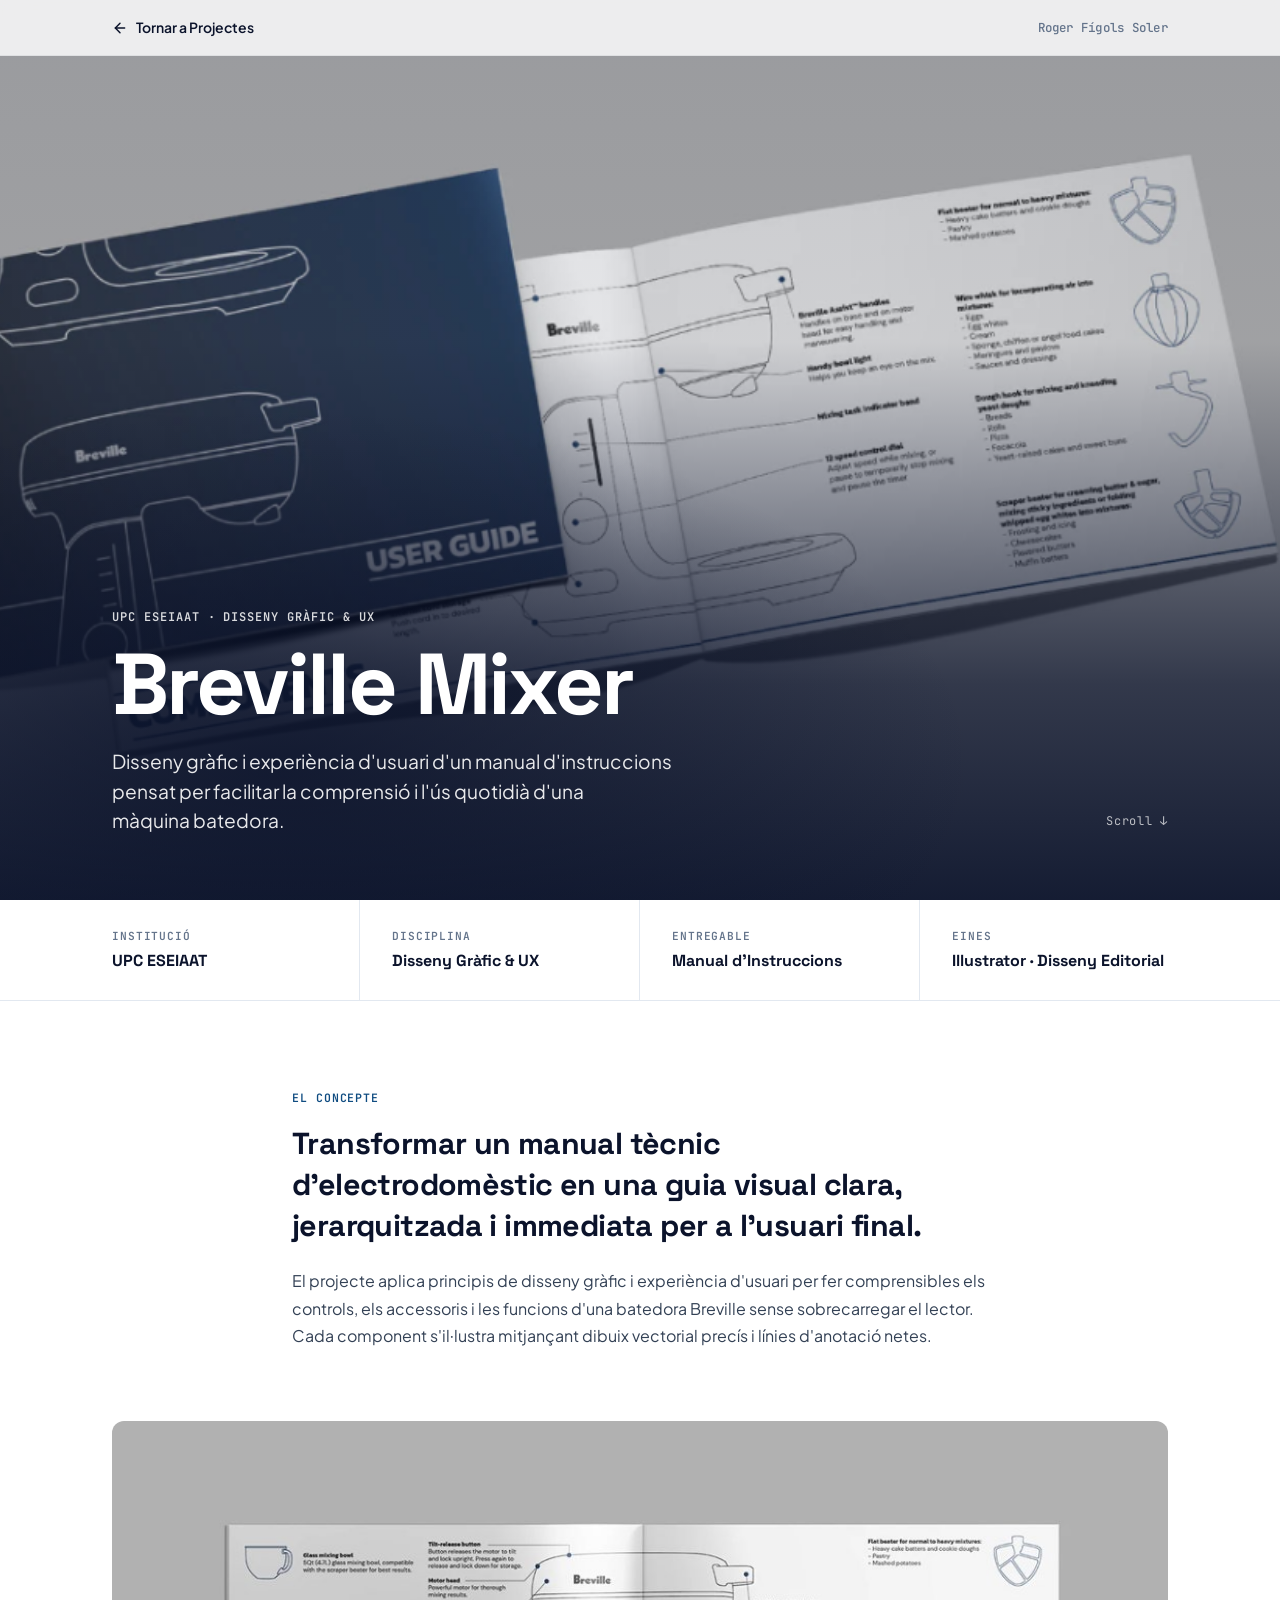
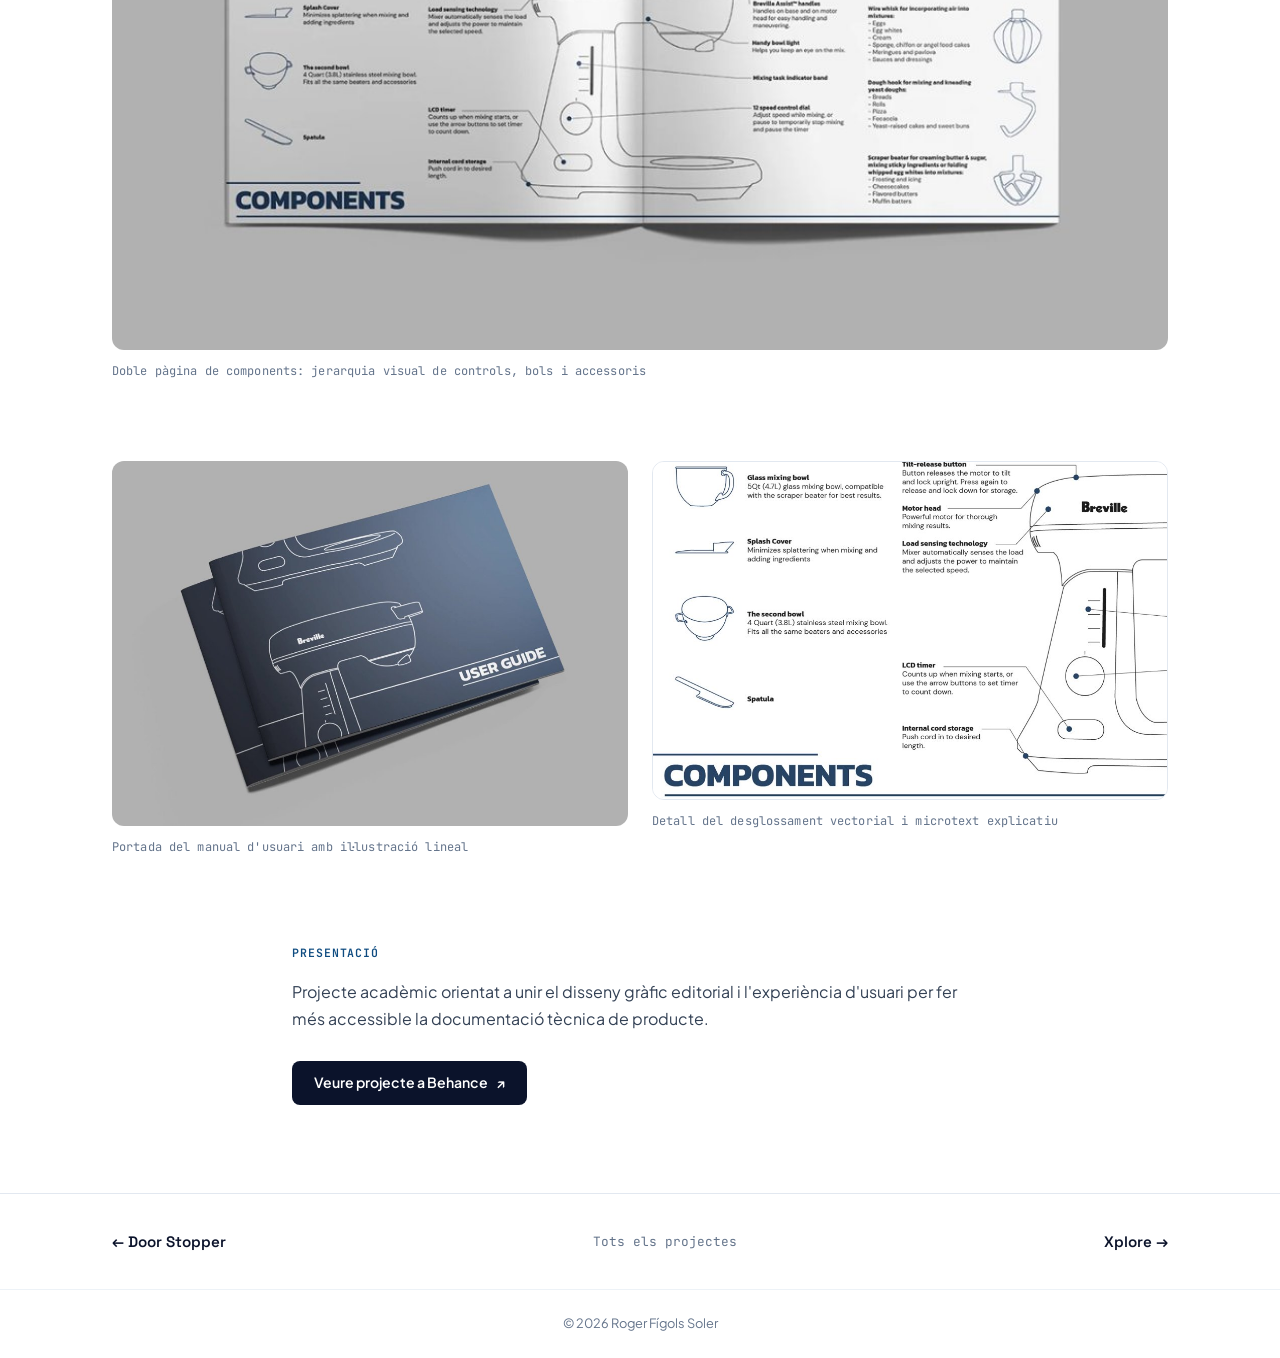
==== breville-mixer.html @ 1d7bd502 "Afegir pagines de projectes minimalistes (QuickLap + 7 projectes), videos, imatges reals i enllacos " ====
<!DOCTYPE html>
<html lang="ca">
<head>
  <meta charset="UTF-8">
  <meta name="viewport" content="width=device-width, initial-scale=1.0">
  <title>Breville Mixer – Roger Fígols Soler</title>
  <link rel="preconnect" href="https://fonts.googleapis.com">
  <link rel="preconnect" href="https://fonts.gstatic.com" crossorigin>
  <link href="https://fonts.googleapis.com/css2?family=JetBrains+Mono:wght@400;500;600;700&family=Plus+Jakarta+Sans:wght@400;500;600;700;800&family=Space+Grotesk:wght@500;600;700;800&display=swap" rel="stylesheet">
  <link rel="stylesheet" href="styles.css">
  <link rel="stylesheet" href="project.css">
</head>
<body class="p-project-page">

  <!-- 1. COMPACT FIXED TOP NAV -->
  <header class="p-top-bar">
    <div class="p-top-bar-inner">
      <a href="index.html#projectes" class="p-nav-back">
        <svg viewBox="0 0 24 24" fill="none" stroke="currentColor" stroke-width="2.2" stroke-linecap="round" stroke-linejoin="round" aria-hidden="true">
          <line x1="19" y1="12" x2="5" y2="12"></line>
          <polyline points="12 19 5 12 12 5"></polyline>
        </svg>
        <span>Tornar a Projectes</span>
      </a>
      <span class="p-nav-author">Roger Fígols Soler</span>
    </div>
  </header>

  <main>
    <!-- 2. FULL-VIEWPORT HERO -->
    <section class="p-hero">
      <img
        src="assets/project_breville.png"
        alt="Breville Mixer — Redisseny formal i manual tècnic d'usuari"
        width="1024"
        height="578"
        fetchpriority="high"
        class="p-hero-bg-img"
        style="object-position: center center;"
      >
      <div class="p-hero-scrim" aria-hidden="true"></div>

      <div class="p-hero-content-wrap">
        <div class="p-hero-text">
          <div class="p-hero-eyebrow">UPC ESEIAAT · DISSENY GRÀFIC &amp; UX</div>
          <h1 class="p-hero-title">Breville Mixer</h1>
          <p class="p-hero-summary">
            Disseny gràfic i experiència d'usuari d'un manual d'instruccions pensat per facilitar la comprensió i l'ús quotidià d'una màquina batedora.
          </p>
        </div>
        <span class="p-scroll-hint" aria-hidden="true">Scroll ↓</span>
      </div>
    </section>

    <!-- 3. MINIMALIST HORIZONTAL SPEC STRIP -->
    <section class="p-spec-strip" aria-label="Especificacions del projecte">
      <div class="p-spec-strip-inner">
        <div class="p-spec-cell">
          <span class="p-spec-label">Institució</span>
          <span class="p-spec-value">UPC ESEIAAT</span>
        </div>
        <div class="p-spec-cell">
          <span class="p-spec-label">Disciplina</span>
          <span class="p-spec-value">Disseny Gràfic &amp; UX</span>
        </div>
        <div class="p-spec-cell">
          <span class="p-spec-label">Entregable</span>
          <span class="p-spec-value">Manual d'Instruccions</span>
        </div>
        <div class="p-spec-cell">
          <span class="p-spec-label">Eines</span>
          <span class="p-spec-value">Illustrator · Disseny Editorial</span>
        </div>
      </div>
    </section>

    <!-- 4a. SHORT EDITORIAL STATEMENT (EL CONCEPTE) -->
    <section class="p-editorial-statement">
      <span class="p-section-eyebrow">El Concepte</span>
      <p class="p-editorial-lead">
        Transformar un manual tècnic d'electrodomèstic en una guia visual clara, jerarquitzada i immediata per a l'usuari final.
      </p>
      <p class="p-editorial-copy">
        El projecte aplica principis de disseny gràfic i experiència d'usuari per fer comprensibles els controls, els accessoris i les funcions d'una batedora Breville sense sobrecarregar el lector. Cada component s'il·lustra mitjançant dibuix vectorial precís i línies d'anotació netes.
      </p>
    </section>

    <!-- 4b. WIDE SPREAD SHOWCASE -->
    <section class="p-gallery-wide" aria-label="Doble pàgina de components">
      <div class="p-photo-frame" style="aspect-ratio: 1024 / 513;">
        <img
          src="assets/breville_spread.jpg"
          alt="Doble pàgina de components del manual d'instruccions Breville"
          width="1024"
          height="513"
          loading="lazy"
        >
      </div>
      <span class="p-gallery-caption">Doble pàgina de components: jerarquia visual de controls, bols i accessoris</span>
    </section>

    <!-- 4c. CLEAN 2-PHOTO GALLERY ROW -->
    <section class="p-gallery-pair" aria-label="Galeria del manual tècnic">
      <figure class="p-gallery-item">
        <div class="p-photo-frame" style="aspect-ratio: 1024 / 725;">
          <img
            src="assets/breville_cover.jpg"
            alt="Portada del manual d'usuari Breville"
            width="1024"
            height="725"
            loading="lazy"
          >
        </div>
        <figcaption class="p-gallery-caption">Portada del manual d'usuari amb il·lustració lineal</figcaption>
      </figure>

      <figure class="p-gallery-item">
        <div class="p-photo-frame" style="aspect-ratio: 1024 / 673; border: 1px solid var(--border-color); background: #FFFFFF;">
          <img
            src="assets/breville_detail.jpg"
            alt="Detall del desglossament vectorial i anotacions d'ús"
            width="1024"
            height="673"
            loading="lazy"
          >
        </div>
        <figcaption class="p-gallery-caption">Detall del desglossament vectorial i microtext explicatiu</figcaption>
      </figure>
    </section>

    <!-- 4d. COMPACT CLOSING & BEHANCE LINK -->
    <section class="p-editorial-closing">
      <span class="p-section-eyebrow">Presentació</span>
      <p class="p-editorial-copy">
        Projecte acadèmic orientat a unir el disseny gràfic editorial i l'experiència d'usuari per fer més accessible la documentació tècnica de producte.
      </p>
      <a href="https://www.behance.net/gallery/157330047/BREVILLE-REDESIGN" target="_blank" rel="noreferrer" class="p-btn-external">
        <span>Veure projecte a Behance</span>
        <span aria-hidden="true">↗</span>
      </a>
    </section>
  </main>

  <!-- 5. MINIMALIST PROJECT FOOTER NAVIGATION -->
  <footer class="p-footer-nav">
    <nav class="p-footer-nav-inner" aria-label="Navegació entre projectes">
      <a href="door-stopper.html" class="p-footer-nav-link">← Door Stopper</a>
      <a href="index.html#projectes" class="p-footer-nav-center">Tots els projectes</a>
      <a href="xplore.html" class="p-footer-nav-link">Xplore →</a>
    </nav>
    <div class="p-minimal-copyright">
      © 2026 Roger Fígols Soler
    </div>
  </footer>

</body>
</html>
---- styles.css ----
/* ==========================================================================
   ROGER FÍGOLS SOLER — PORTFOLIO & CV INTERACTIU
   Design Style: Swiss Industrial / Minimal Technical (Direction 1)
   Symmetrical Center-Spine Timeline, Vertically Centered Borderless Logos,
   Compact Card Height, Integrated Dates, Horizontal Stretched Text
   ========================================================================== */

:root {
  --primary: #0B132B;
  --primary-light: #1C2541;
  --accent: #0F4C81;
  --accent-light: #EBF4FA;
  --accent-hover: #0A365C;
  --bg-page: #F8FAFC;
  --bg-card: #FFFFFF;
  --border-color: #E2E8F0;
  --border-hairline: #EDF2F7;
  --text-main: #0F172A;
  --text-muted: #334155;
  --text-light: #64748B;
  --font-display: 'Space Grotesk', -apple-system, BlinkMacSystemFont, 'Segoe UI', Roboto, sans-serif;
  --font-sans: 'Plus Jakarta Sans', -apple-system, BlinkMacSystemFont, 'Segoe UI', Roboto, sans-serif;
  --font-mono: 'JetBrains Mono', monospace;
}

/* 1. RESET & BASE */
*, *::before, *::after {
  margin: 0;
  padding: 0;
  box-sizing: border-box;
}

html {
  scroll-behavior: smooth;
  -webkit-text-size-adjust: 100%;
}

body {
  font-family: var(--font-sans);
  background-color: var(--bg-page);
  color: var(--text-main);
  line-height: 1.55;
  overflow-x: hidden;
  -webkit-font-smoothing: antialiased;
  -moz-osx-font-smoothing: grayscale;
}

svg {
  display: inline-block;
  vertical-align: middle;
  flex-shrink: 0;
}

/* Animations */
@keyframes pulseBlue {
  0% { transform: scale(0.95); box-shadow: 0 0 0 0 rgba(37, 99, 235, 0.7); }
  70% { transform: scale(1); box-shadow: 0 0 0 6px rgba(37, 99, 235, 0); }
  100% { transform: scale(0.95); box-shadow: 0 0 0 0 rgba(37, 99, 235, 0); }
}

@keyframes modalFadeIn {
  from { opacity: 0; transform: scale(0.97) translateY(8px); }
  to { opacity: 1; transform: scale(1) translateY(0); }
}

/* Language Switcher */
.lang-switch {
  display: inline-flex;
  align-items: center;
  gap: 3px;
  font-family: var(--font-mono);
  font-size: 0.65rem;
  letter-spacing: 0.04em;
  padding: 3px 8px;
  background: rgba(255, 255, 255, 0.9);
  backdrop-filter: blur(6px);
  -webkit-backdrop-filter: blur(6px);
  border: 1px solid var(--border-color);
  border-radius: 14px;
  box-shadow: 0 1px 3px rgba(11, 19, 43, 0.02);
  flex-shrink: 0;
}

.lang-btn {
  background: transparent;
  border: none;
  font-family: inherit;
  font-size: 0.65rem;
  font-weight: 600;
  color: var(--text-light);
  cursor: pointer;
  padding: 1px 3px;
  transition: all 0.15s ease;
  line-height: 1;
}

.lang-btn:hover {
  color: var(--primary);
}

.lang-btn.active {
  color: var(--accent);
  font-weight: 800;
}

.lang-sep {
  color: #CBD5E1;
  font-size: 0.65rem;
  user-select: none;
}

/* 2. HERO SECTION (PHOTO LEFT, BIO RIGHT) */
.hero-section {
  background: radial-gradient(circle at 15% 20%, #EBF4FA 0%, #F8FAFC 60%);
  border-bottom: 1px solid var(--border-color);
  padding: 3rem 0 4rem;
}

.hero-inner {
  max-width: 1140px;
  margin: 0 auto;
  padding: 0 1.5rem;
}

.hero-grid {
  display: grid;
  grid-template-columns: 290px 1fr;
  gap: 3.5rem;
  align-items: center;
}

/* Photo Wrap */
.hero-portrait-col {
  display: flex;
  justify-content: flex-start;
  align-items: center;
}

.portrait-wrap {
  width: 100%;
  max-width: 290px;
  border-radius: 16px;
  overflow: hidden;
  border: 1px solid var(--border-color);
  box-shadow: 0 14px 34px rgba(11, 19, 43, 0.09);
  transition: transform 0.25s ease;
}

.portrait-wrap:hover {
  transform: translateY(-3px);
}

.portrait-img {
  width: 100%;
  height: 330px;
  object-fit: cover;
  object-position: center 10%;
  display: block;
}

/* Content */
.hero-content {
  display: flex;
  flex-direction: column;
}

/* Header Row: Name on Left, Language Switcher on Right */
.hero-header-row {
  display: flex;
  align-items: baseline;
  justify-content: space-between;
  gap: 1.25rem;
  margin-bottom: 0.75rem;
}

.hero-name {
  font-family: var(--font-display);
  font-size: clamp(2.4rem, 4.5vw, 3.4rem);
  font-weight: 800;
  color: var(--primary);
  letter-spacing: -0.04em;
  line-height: 1.08;
  margin-bottom: 0;
}

/* Stacked Titles: Both start with 'Enginyer' from left */
.hero-titles {
  display: flex;
  flex-direction: column;
  align-items: flex-start;
  gap: 0.35rem;
  margin-bottom: 1.5rem;
}

.hero-title-line {
  font-family: var(--font-sans);
  font-size: clamp(1.05rem, 2.1vw, 1.22rem);
  font-weight: 700;
  color: var(--accent);
  letter-spacing: -0.015em;
  line-height: 1.28;
  text-align: left;
}

.hero-summary {
  background: #FFFFFF;
  border: 1px solid var(--border-color);
  border-radius: 12px;
  padding: 1.3rem 1.45rem;
  font-size: 0.92rem;
  color: var(--text-muted);
  line-height: 1.65;
  box-shadow: 0 2px 12px rgba(11, 19, 43, 0.02);
  margin-bottom: 1.75rem;
}

.hero-summary strong {
  color: var(--primary);
  font-weight: 700;
}

.hero-actions {
  display: flex;
  align-items: center;
  justify-content: flex-end;
  flex-wrap: wrap;
  gap: 0.85rem;
}

.hero-actions-social,
.hero-actions-main {
  display: flex;
  align-items: center;
  gap: 0.85rem;
}

/* Primary Button */
.btn-primary {
  display: inline-flex;
  align-items: center;
  gap: 8px;
  background: var(--accent);
  color: #FFFFFF !important;
  font-family: var(--font-sans);
  font-weight: 600;
  font-size: 0.86rem;
  padding: 10px 20px;
  border-radius: 8px;
  text-decoration: none;
  border: none;
  box-shadow: 0 3px 10px rgba(15, 76, 129, 0.2);
  cursor: pointer;
  transition: all 0.18s ease;
}

.btn-primary svg {
  width: 15px;
  height: 15px;
}

.btn-primary:hover {
  background: var(--accent-hover);
  transform: translateY(-1px);
  box-shadow: 0 5px 14px rgba(15, 76, 129, 0.26);
}

/* Secondary Button */
.btn-secondary {
  display: inline-flex;
  align-items: center;
  gap: 8px;
  background: #FFFFFF;
  color: var(--text-main);
  font-family: var(--font-sans);
  font-weight: 600;
  font-size: 0.86rem;
  padding: 10px 18px;
  border-radius: 8px;
  border: 1px solid var(--border-color);
  cursor: pointer;
  text-decoration: none;
  transition: all 0.18s ease;
}

.btn-secondary svg {
  width: 15px;
  height: 15px;
  color: var(--accent);
}

.btn-secondary:hover {
  border-color: var(--accent);
  color: var(--accent);
  background: var(--accent-light);
  transform: translateY(-1px);
}

/* Social Icon Buttons */
.btn-social-icon {
  width: 40px;
  height: 40px;
  display: inline-flex;
  align-items: center;
  justify-content: center;
  background: #FFFFFF;
  border: 1px solid var(--border-color);
  border-radius: 8px;
  color: var(--text-muted);
  text-decoration: none;
  transition: all 0.18s ease;
}

.btn-social-icon svg {
  width: 16px !important;
  height: 16px !important;
}

.btn-social-icon:hover {
  border-color: var(--accent);
  color: var(--accent);
  background: var(--accent-light);
  transform: translateY(-1px);
}

/* 3. SECTION GENERIC STYLES */
.section-block {
  padding: 4.5rem 0;
}

.bg-white {
  background: #FFFFFF;
}

.bg-slate-50 {
  background: #F8FAFC;
}

.section-inner {
  max-width: 1040px;
  margin: 0 auto;
  padding: 0 1.5rem;
}

.max-w-wide {
  max-width: 1140px;
}

.max-w-timeline {
  max-width: 1140px;
}

.section-header-row {
  display: flex;
  justify-content: space-between;
  align-items: center;
  flex-wrap: wrap;
  gap: 1rem;
  margin-bottom: 2.5rem;
  padding-bottom: 0.75rem;
  border-bottom: 1px solid var(--border-hairline);
}

.section-header-block {
  margin-bottom: 2rem;
  padding-bottom: 0.75rem;
  border-bottom: 1px solid var(--border-hairline);
}

.section-heading {
  font-family: var(--font-display);
  font-size: clamp(1.4rem, 2.8vw, 1.85rem);
  font-weight: 800;
  color: var(--primary);
  letter-spacing: -0.03em;
  line-height: 1.2;
}

/* Filter Group */
.filter-group {
  display: inline-flex;
  padding: 3px;
  background: #F1F5F9;
  border-radius: 8px;
  border: 1px solid var(--border-color);
}

.filter-btn {
  border: none;
  background: transparent;
  padding: 6px 14px;
  border-radius: 6px;
  font-family: var(--font-sans);
  font-size: 0.8rem;
  font-weight: 600;
  color: var(--text-light);
  cursor: pointer;
  transition: all 0.15s ease;
}

.filter-btn.active {
  background: #FFFFFF;
  color: var(--primary);
  box-shadow: 0 1px 4px rgba(0, 0, 0, 0.06);
}

#trajectoria.section-block {
  padding-top: 0;
}

/* 4. TIMELINE COMPONENT (CENTER-SPINE SYMMETRICAL & COMPACT) */
.timeline-center-wrapper {
  position: relative;
  width: 100%;
  margin-top: 0;
  padding: 3rem 0 2rem;
}

/* Central spine - extends to touch top separator border */
.timeline-center-spine {
  position: absolute;
  left: 50%;
  top: 0;
  bottom: 20px;
  width: 2px;
  background: #CBD5E1;
  transform: translateX(-50%);
  z-index: 1;
}

.timeline-item {
  position: relative;
  width: 50%;
  margin-bottom: 1.5rem;
  transition: opacity 0.25s ease;
}

.timeline-item.hidden-item {
  display: none !important;
}

/* Left Item */
.timeline-item.item-left {
  left: 0;
  padding-right: 36px;
}

/* Right Item */
.timeline-item.item-right {
  left: 50%;
  padding-left: 36px;
}

/* Precision Dots on Central Spine - 100% Uniform Minimal Technical */
.timeline-dot {
  position: absolute;
  top: 3.5px;
  width: 9px;
  height: 9px;
  border-radius: 50%;
  background: #FFFFFF;
  border: 2px solid #94A3B8;
  z-index: 4;
  transition: all 0.2s ease;
}

.timeline-item.item-left .timeline-dot {
  right: -5px;
}

.timeline-item.item-right .timeline-dot {
  left: -5px;
}

.timeline-item:hover .timeline-dot,
.timeline-item:has(.active-card) .timeline-dot {
  background: var(--accent);
  border-color: var(--accent);
  box-shadow: 0 0 0 4px rgba(15, 76, 129, 0.16);
  transform: scale(1.25);
}

/* Date Display Above Card - Aligned with Card, Line bridges gap to spine */
.timeline-date-above {
  font-family: var(--font-mono);
  font-size: 0.73rem;
  font-weight: 700;
  color: var(--accent);
  letter-spacing: 0.03em;
  margin-bottom: 6px;
  height: 16px;
  line-height: 16px;
}

.timeline-item.item-left .timeline-date-above {
  position: relative;
  text-align: right;
  padding-right: 0;
}

.timeline-item.item-left .timeline-date-above::after {
  content: '';
  position: absolute;
  right: -36px;
  top: 8px;
  transform: translateY(-50%);
  width: 31px;
  height: 1.5px;
  background: #CBD5E1;
  transition: background 0.2s ease;
}

.timeline-item.item-right .timeline-date-above {
  position: relative;
  text-align: left;
  padding-left: 0;
}

.timeline-item.item-right .timeline-date-above::before {
  content: '';
  position: absolute;
  left: -36px;
  top: 8px;
  transform: translateY(-50%);
  width: 31px;
  height: 1.5px;
  background: #CBD5E1;
  transition: background 0.2s ease;
}

.timeline-item:hover .timeline-date-above::after,
.timeline-item:hover .timeline-date-above::before,
.timeline-item:has(.active-card) .timeline-date-above::after,
.timeline-item:has(.active-card) .timeline-date-above::before {
  background: var(--accent);
}

/* Timeline Card: Sleek, compact height when closed */
.timeline-card {
  background: #FFFFFF;
  border: 1px solid var(--border-color);
  border-radius: 12px;
  padding: 0.75rem 1.1rem;
  cursor: pointer;
  transition: all 0.18s ease;
  box-shadow: 0 1px 4px rgba(11, 19, 43, 0.02);
}

.timeline-card:hover {
  border-color: var(--accent);
  transform: translateY(-2px);
  box-shadow: 0 6px 18px rgba(15, 76, 129, 0.07);
}

.timeline-card.active-card {
  border-color: var(--accent);
  box-shadow: 0 6px 20px rgba(15, 76, 129, 0.09);
}

/* Logo: Borderless, cleanly integrated, vertically centered */
.card-logo-wrap {
  width: 34px;
  height: 34px;
  display: flex;
  align-items: center;
  justify-content: center;
  flex-shrink: 0;
  background: transparent;
  border: none;
  box-shadow: none;
  padding: 0;
}

.card-logo-img {
  width: 100%;
  height: 100%;
  object-fit: contain;
  display: block;
  border-radius: 4px;
}

/* Caret: SVG Chevron */
.timeline-caret {
  width: 13px;
  height: 13px;
  color: #94A3B8;
  transition: transform 0.25s ease, color 0.2s ease;
  flex-shrink: 0;
}

.timeline-card:hover .timeline-caret {
  color: var(--accent);
}

.active-card .timeline-caret {
  transform: rotate(180deg);
  color: var(--accent);
}

/* Left Card Header Layout: [Caret] [Text right-aligned] [Logo near spine] */
.card-header-left {
  display: flex;
  align-items: center;
  justify-content: space-between;
  gap: 0.85rem;
  width: 100%;
}

.card-header-left .timeline-caret {
  order: 0;
}

.card-header-left .timeline-header-text {
  flex: 1;
  text-align: right;
  min-width: 0;
  order: 1;
}

.card-header-left .card-logo-wrap {
  order: 2;
}

/* Right Card Header Layout: [Logo near spine] [Text left-aligned] [Caret] */
.card-header-right {
  display: flex;
  align-items: center;
  justify-content: space-between;
  gap: 0.85rem;
  width: 100%;
}

.card-header-right .card-logo-wrap {
  order: 0;
}

.card-header-right .timeline-header-text {
  flex: 1;
  text-align: left;
  min-width: 0;
  order: 1;
}

.card-header-right .timeline-caret {
  order: 2;
}

/* Role Title */
.timeline-role {
  font-family: var(--font-display);
  font-size: 0.93rem;
  font-weight: 700;
  color: var(--primary);
  letter-spacing: -0.015em;
  line-height: 1.32;
  margin: 0;
}

.text-accent {
  color: var(--accent);
}

.timeline-place {
  display: flex;
  align-items: center;
  flex-wrap: wrap;
  row-gap: 2px;
  column-gap: 5px;
  font-size: 0.78rem;
  color: var(--text-light);
  font-weight: 500;
  line-height: 1.35;
  margin-top: 2px;
}

.card-header-left .timeline-place {
  justify-content: flex-end;
}

.card-header-right .timeline-place {
  justify-content: flex-start;
}

.timeline-place .entity-name {
  color: var(--accent);
  font-weight: 700;
}

.timeline-place .sub-sep {
  color: #CBD5E1;
  font-size: 0.75rem;
  user-select: none;
}

.timeline-place .sub-desc {
  color: var(--text-light);
}

/* Accordion Drawer */
.timeline-drawer {
  max-height: 0;
  overflow: hidden;
  opacity: 0;
  transition: max-height 0.3s ease, opacity 0.25s ease, margin-top 0.2s ease;
}

.active-card .timeline-drawer {
  max-height: 600px;
  opacity: 1;
  margin-top: 0.85rem;
  padding-top: 0.85rem;
  border-top: 1px solid var(--border-hairline);
}

.detail-list {
  list-style: none;
  padding: 0;
  margin: 0;
  display: flex;
  flex-direction: column;
  gap: 0.6rem;
  text-align: left !important;
}

.detail-list li {
  position: relative;
  padding-left: 1.2rem;
  font-size: 0.86rem;
  color: var(--text-muted);
  line-height: 1.58;
}

.detail-list li::before {
  content: '—';
  position: absolute;
  left: 0;
  color: var(--accent);
  font-weight: 700;
}

.detail-list li strong {
  color: var(--primary);
}

.drawer-paragraph {
  font-size: 0.86rem;
  color: var(--text-muted);
  line-height: 1.58;
  text-align: left !important;
}

.timeline-actions {
  margin-top: 0.85rem;
  text-align: left !important;
}

.link-btn-text {
  display: inline-flex;
  align-items: center;
  font-size: 0.82rem;
  font-weight: 700;
  color: var(--accent);
  text-decoration: none;
  border-bottom: 1.5px solid transparent;
  transition: all 0.15s;
}

.link-btn-text:hover {
  border-bottom-color: var(--accent);
  color: var(--accent-hover);
}

/* 5. COMPETÈNCIES / SKILLS SECTION (OPTION 3: DUAL PANEL MATRIX) */
.skills-dual-grid {
  display: grid;
  grid-template-columns: 1fr 1fr;
  gap: 1.5rem;
  margin-bottom: 1.25rem;
}

.skills-panel {
  background: #FFFFFF;
  border: 1px solid var(--border-color);
  border-radius: 14px;
  padding: 1.5rem 1.65rem;
  transition: all 0.2s ease;
  box-shadow: 0 2px 8px rgba(11, 19, 43, 0.02);
  display: flex;
  flex-direction: column;
}

.skills-panel:hover {
  border-color: var(--accent);
  box-shadow: 0 8px 24px rgba(15, 76, 129, 0.06);
}

.skills-panel-header {
  display: flex;
  align-items: flex-start;
  gap: 12px;
  padding-bottom: 1rem;
  border-bottom: 1.5px solid var(--border-color);
  margin-bottom: 1.15rem;
}

.skills-panel-icon {
  width: 38px;
  height: 38px;
  border-radius: 8px;
  background: var(--accent-light);
  color: var(--accent);
  display: flex;
  align-items: center;
  justify-content: center;
  flex-shrink: 0;
}

.skills-panel-icon svg {
  width: 20px;
  height: 20px;
}

.skills-panel-title {
  font-family: var(--font-display);
  font-size: 1.08rem;
  font-weight: 800;
  color: var(--primary);
  letter-spacing: -0.015em;
  line-height: 1.25;
}

.skills-panel-sub {
  font-size: 0.76rem;
  color: var(--text-light);
  margin-top: 3px;
  line-height: 1.4;
}

.skills-spec-rows {
  display: flex;
  flex-direction: column;
  gap: 1.15rem;
  flex: 1;
}

.skills-spec-row {
  display: flex;
  flex-direction: column;
  gap: 0.35rem;
}

.spec-label {
  font-family: var(--font-mono);
  font-size: 0.70rem;
  font-weight: 700;
  text-transform: uppercase;
  letter-spacing: 0.055em;
  color: var(--accent);
  display: flex;
  align-items: center;
  gap: 6px;
}

.spec-label::before {
  content: '';
  width: 4px;
  height: 4px;
  border-radius: 50%;
  background: var(--accent);
}

.spec-list {
  display: flex;
  flex-wrap: wrap;
  align-items: center;
  gap: 4px 8px;
  line-height: 1.5;
}

.spec-item {
  font-size: 0.86rem;
  font-weight: 500;
  color: #334155;
  letter-spacing: -0.01em;
  transition: color 0.15s ease;
}

.spec-item:hover {
  color: var(--accent);
}

.spec-sep {
  color: #CBD5E1;
  font-weight: 700;
  font-size: 0.82rem;
  user-select: none;
  display: inline-block;
}

.skills-spec-split {
  display: grid;
  grid-template-columns: 1fr 1fr;
  gap: 1.25rem;
}

/* Bottom Languages & Certifications Bar */
.skills-lang-bar {
  background: #F8FAFC;
  border: 1px solid var(--border-color);
  border-radius: 12px;
  padding: 0.9rem 1.4rem;
  display: flex;
  align-items: center;
  justify-content: space-between;
  flex-wrap: wrap;
  gap: 0.85rem;
}

.lang-bar-title {
  font-family: var(--font-mono);
  font-size: 0.73rem;
  font-weight: 700;
  text-transform: uppercase;
  letter-spacing: 0.06em;
  color: var(--primary);
  display: flex;
  align-items: center;
  gap: 8px;
}

.lang-bar-title::before {
  content: '';
  width: 6px;
  height: 6px;
  border-radius: 50%;
  background: var(--accent);
}

.lang-bar-items {
  display: flex;
  align-items: center;
  flex-wrap: wrap;
  gap: 0.85rem;
}

.lang-bar-item {
  display: inline-flex;
  align-items: baseline;
  gap: 5px;
  font-size: 0.82rem;
}

.lang-bar-item .lang-name {
  font-weight: 700;
  color: var(--primary);
}

.lang-bar-item .lang-level {
  color: var(--text-light);
  font-size: 0.76rem;
}

.lang-bar-sep {
  color: #CBD5E1;
  font-size: 0.8rem;
}

/* 6. PROJECTS SECTION (MINIMALIST WITH REAL HIGH-RES ASSETS) */
.projects-grid {
  display: grid;
  grid-template-columns: repeat(auto-fill, minmax(320px, 1fr));
  gap: 1.5rem;
}

.project-card {
  background: #FFFFFF;
  border: 1px solid var(--border-color);
  border-radius: 14px;
  overflow: hidden;
  display: flex;
  flex-direction: column;
  text-decoration: none;
  color: inherit;
  cursor: pointer;
  transition: all 0.22s ease;
  box-shadow: 0 2px 10px rgba(11, 19, 43, 0.02);
}

.project-card:hover {
  transform: translateY(-3px);
  border-color: var(--accent);
  box-shadow: 0 12px 28px rgba(15, 76, 129, 0.09);
}

.project-thumb-wrap {
  width: 100%;
  height: 200px;
  background: #0F172A;
  position: relative;
  overflow: hidden;
}

.project-thumb-img {
  width: 100%;
  height: 100%;
  object-fit: cover;
  object-position: center;
  display: block;
  transition: transform 0.35s ease;
}

.project-thumb-overlay {
  position: absolute;
  inset: 0;
  background: rgba(11, 19, 43, 0.60);
  transition: background 0.28s ease;
  pointer-events: none;
  z-index: 2;
}

.project-card:hover .project-thumb-overlay {
  background: rgba(11, 19, 43, 0.06);
}

.project-card:hover .project-thumb-img {
  transform: scale(1.03);
}

.project-card-static {
  cursor: default !important;
}

.project-card-static:hover {
  transform: none !important;
  border-color: var(--border-color) !important;
  box-shadow: 0 2px 10px rgba(11, 19, 43, 0.02) !important;
}

.project-card-static:hover .project-title {
  color: var(--primary) !important;
}

.project-card-static:hover .project-thumb-img {
  transform: none !important;
}

.project-card-static:hover .project-thumb-overlay {
  background: rgba(11, 19, 43, 0.60) !important;
}

.project-body {
  padding: 1.15rem 1.25rem 1.25rem;
  display: flex;
  flex-direction: column;
  flex: 1;
}

.project-header-meta {
  display: flex;
  justify-content: space-between;
  align-items: baseline;
  gap: 8px;
  margin-bottom: 0.35rem;
}

.project-category {
  font-family: var(--font-mono);
  font-size: 0.68rem;
  font-weight: 700;
  color: var(--accent);
  letter-spacing: 0.05em;
  text-transform: uppercase;
  display: inline-block;
}

.project-origin {
  font-family: var(--font-mono);
  font-size: 0.62rem;
  font-weight: 600;
  color: #94A3B8;
  letter-spacing: 0.04em;
  text-transform: uppercase;
  flex-shrink: 0;
}

.project-title {
  font-family: var(--font-display);
  font-size: 1.2rem;
  font-weight: 800;
  color: var(--primary);
  letter-spacing: -0.02em;
  line-height: 1.25;
  margin-bottom: 0.45rem;
  transition: color 0.15s ease;
}

.project-card:hover .project-title {
  color: var(--accent);
}

.project-text {
  font-size: 0.84rem;
  color: var(--text-muted);
  line-height: 1.52;
  margin-bottom: 0;
  flex: 1;
}

.project-tags {
  display: flex;
  flex-wrap: wrap;
  gap: 5px;
  margin-top: auto;
}

.project-tag {
  font-family: var(--font-mono);
  font-size: 0.66rem;
  font-weight: 500;
  background: #F8FAFC;
  color: #64748B;
  border: 1px solid #E2E8F0;
  padding: 2px 7px;
  border-radius: 4px;
  line-height: 1.3;
}

.projects-more-cta {
  margin-top: 2.5rem;
  padding: 1.5rem 2rem;
  background: #FFFFFF;
  border: 1px solid var(--border-color);
  border-radius: 12px;
  display: flex;
  align-items: center;
  justify-content: space-between;
  flex-wrap: wrap;
  gap: 1rem;
}

.projects-more-cta span {
  font-size: 0.92rem;
  color: var(--text-muted);
  font-weight: 500;
}

/* 7. FOOTER & CONTACT */
.site-footer {
  background: var(--primary);
  color: #FFFFFF;
  padding: 4rem 0 2rem;
  border-top: 1px solid rgba(255, 255, 255, 0.08);
}

.footer-inner {
  max-width: 800px;
  margin: 0 auto;
  padding: 0 1.5rem;
  text-align: center;
}

.footer-title {
  font-family: var(--font-display);
  font-size: clamp(1.6rem, 3vw, 2.2rem);
  font-weight: 800;
  color: #FFFFFF;
  letter-spacing: -0.03em;
  margin-bottom: 0.5rem;
}

.footer-desc {
  font-size: 0.95rem;
  color: #94A3B8;
  max-width: 500px;
  margin: 0 auto 1.8rem;
  line-height: 1.55;
}

.footer-buttons {
  display: flex;
  justify-content: center;
  align-items: center;
  flex-wrap: wrap;
  gap: 0.85rem;
  margin-bottom: 3rem;
}

.footer-buttons .btn-primary {
  background: var(--accent);
  color: #FFFFFF !important;
  border: 1px solid rgba(255, 255, 255, 0.15);
}

.footer-buttons .btn-primary:hover {
  background: var(--accent-hover);
  border-color: #FFFFFF;
}

.footer-buttons .btn-secondary {
  background: rgba(255, 255, 255, 0.08);
  color: #FFFFFF;
  border: 1px solid rgba(255, 255, 255, 0.18);
}

.footer-buttons .btn-secondary svg {
  color: #FFFFFF;
}

.footer-buttons .btn-secondary:hover {
  background: rgba(255, 255, 255, 0.16);
  border-color: #FFFFFF;
  color: #FFFFFF;
}

.footer-bottom-bar {
  border-top: 1px solid rgba(255, 255, 255, 0.1);
  padding-top: 1.5rem;
  display: flex;
  justify-content: space-between;
  align-items: center;
  flex-wrap: wrap;
  gap: 1rem;
  font-size: 0.78rem;
  color: #64748B;
}

.back-to-top {
  color: #94A3B8;
  text-decoration: none;
  font-weight: 500;
  transition: color 0.15s ease;
}

.back-to-top:hover {
  color: #FFFFFF;
}

/* 8. MODAL CV DOWNLOAD */
.modal-backdrop {
  position: fixed;
  inset: 0;
  z-index: 999;
  background: rgba(11, 19, 43, 0.6);
  backdrop-filter: blur(8px);
  -webkit-backdrop-filter: blur(8px);
  display: flex;
  align-items: center;
  justify-content: center;
  padding: 1.25rem;
}

.modal-backdrop.hidden {
  display: none !important;
}

.modal-card {
  background: #FFFFFF;
  border: 1px solid var(--border-color);
  border-radius: 16px;
  max-width: 460px;
  width: 100%;
  padding: 1.75rem;
  box-shadow: 0 20px 44px rgba(11, 19, 43, 0.18);
  animation: modalFadeIn 0.2s ease-out;
}

.modal-header {
  display: flex;
  justify-content: space-between;
  align-items: center;
  margin-bottom: 1.25rem;
}

.modal-title-row {
  display: flex;
  align-items: center;
  gap: 10px;
}

.modal-title-row svg {
  width: 20px !important;
  height: 20px !important;
  color: var(--accent);
}

.modal-title {
  font-family: var(--font-display);
  font-weight: 800;
  font-size: 1.2rem;
  color: var(--primary);
  letter-spacing: -0.02em;
}

.modal-close-btn {
  background: #F1F5F9;
  border: none;
  width: 30px;
  height: 30px;
  border-radius: 6px;
  font-size: 1.2rem;
  line-height: 1;
  color: var(--text-light);
  cursor: pointer;
  display: flex;
  align-items: center;
  justify-content: center;
  transition: all 0.15s;
}

.modal-close-btn:hover {
  background: #E2E8F0;
  color: var(--primary);
}

.modal-subtitle {
  font-size: 0.84rem;
  color: var(--text-light);
  margin-bottom: 1.25rem;
  line-height: 1.5;
}

.modal-lang-list {
  display: flex;
  flex-direction: column;
  gap: 0.7rem;
}

.modal-download-row {
  display: flex;
  justify-content: space-between;
  align-items: center;
  padding: 0.85rem 1rem;
  border: 1px solid var(--border-color);
  border-radius: 10px;
  text-decoration: none;
  color: var(--text-main);
  transition: all 0.18s ease;
  background: #FFFFFF;
}

.modal-download-row:hover {
  border-color: var(--accent);
  background: var(--accent-light);
  transform: translateX(2px);
}

.modal-download-info {
  display: flex;
  align-items: center;
  gap: 12px;
}

.lang-flag {
  width: 34px;
  height: 34px;
  border-radius: 6px;
  background: #F1F5F9;
  display: flex;
  align-items: center;
  justify-content: center;
  font-family: var(--font-mono);
  font-weight: 700;
  font-size: 0.78rem;
  color: var(--accent);
  border: 1px solid var(--border-color);
  flex-shrink: 0;
}

.lang-title {
  font-weight: 700;
  font-size: 0.9rem;
  color: var(--primary);
}

.lang-desc {
  font-size: 0.74rem;
  color: var(--text-light);
  margin-top: 1px;
}

.download-arrow {
  color: var(--accent);
  flex-shrink: 0;
  display: flex;
  align-items: center;
  justify-content: center;
}

/* 9. RESPONSIVE / PHONE-FRIENDLY SPECIFICATIONS */
@media (max-width: 960px) {
  .hero-grid {
    grid-template-columns: 1fr;
    gap: 1.5rem;
  }
}

/* Mobile & Tablet Phone-Friendly Adjustments */
@media (max-width: 820px) {
  .hero-section {
    padding: 2rem 0 2.5rem;
  }

  /* Hide portrait on mobile per user preference */
  .hero-portrait-col {
    display: none !important;
  }

  .hero-grid {
    grid-template-columns: 1fr !important;
    gap: 0 !important;
  }

  .hero-header-row {
    display: flex;
    align-items: center;
    justify-content: space-between;
    gap: 0.75rem;
    margin-bottom: 0.5rem;
  }

  .hero-name {
    font-size: 2.2rem;
  }

  .hero-title-line {
    font-size: 1.02rem;
  }

  /* Two clean rows of 2 buttons each */
  .hero-actions {
    display: flex;
    flex-direction: column;
    gap: 0.65rem;
    width: 100%;
    align-items: stretch;
  }

  .hero-actions-social {
    display: grid;
    grid-template-columns: 1fr 1fr;
    gap: 0.65rem;
    width: 100%;
  }

  .hero-actions-social .btn-social-icon {
    width: 100% !important;
    height: 42px;
  }

  .hero-actions-main {
    display: grid;
    grid-template-columns: 1fr 1fr;
    gap: 0.65rem;
    width: 100%;
  }

  .hero-actions-main .btn-secondary,
  .hero-actions-main .btn-primary {
    width: 100% !important;
    justify-content: center;
    padding: 10px 6px;
    font-size: 0.8rem;
    text-align: center;
  }

  /* Reposition spine to left for phone scannability */
  .timeline-center-spine {
    left: 20px;
    transform: none;
  }

  .timeline-item.item-left,
  .timeline-item.item-right {
    left: 0;
    width: 100%;
    padding-right: 0;
    padding-left: 44px;
    margin-bottom: 1.25rem;
  }

  .timeline-item.item-left .timeline-dot,
  .timeline-item.item-right .timeline-dot {
    left: 16px;
    right: auto;
    top: 3.5px !important;
  }

  .timeline-item.item-left .timeline-date-above,
  .timeline-item.item-right .timeline-date-above {
    text-align: left !important;
    position: relative !important;
    padding-left: 0 !important;
    padding-right: 0 !important;
    height: 16px !important;
    line-height: 16px !important;
    margin-bottom: 6px !important;
  }

  .timeline-item.item-left .timeline-date-above::after {
    display: none !important;
  }

  .timeline-item.item-left .timeline-date-above::before,
  .timeline-item.item-right .timeline-date-above::before {
    content: '' !important;
    position: absolute !important;
    left: -28px !important;
    top: 8px !important;
    transform: translateY(-50%) !important;
    width: 23px !important;
    height: 1.5px !important;
    background: #CBD5E1 !important;
  }

  /* On mobile: standard unified order for all cards: [Logo (order 0)] [Text (order 1)] [Caret (order 2)] */
  .card-header-left,
  .card-header-right {
    flex-direction: row;
    align-items: center;
    gap: 0.75rem;
  }

  .card-header-left .card-logo-wrap,
  .card-header-right .card-logo-wrap {
    order: 0 !important;
  }

  .card-header-left .timeline-header-text,
  .card-header-right .timeline-header-text {
    order: 1 !important;
    text-align: left !important;
  }

  .card-header-left .timeline-caret,
  .card-header-right .timeline-caret {
    order: 2 !important;
  }

  .card-header-left .timeline-place,
  .card-header-right .timeline-place {
    justify-content: flex-start !important;
  }

  .timeline-place .entity-name {
    order: 0 !important;
  }

  .timeline-place .sub-sep {
    order: 1 !important;
  }

  .timeline-place .sub-desc {
    order: 2 !important;
  }

  .card-logo-wrap {
    width: 32px;
    height: 32px;
  }

  .timeline-card {
    padding: 0.75rem 0.95rem;
  }

  .projects-grid {
    grid-template-columns: 1fr !important;
  }

  .skills-dual-grid {
    grid-template-columns: 1fr !important;
    gap: 1.25rem !important;
  }

  .skills-spec-split {
    grid-template-columns: 1fr 1fr;
    gap: 1rem;
  }

  .skills-lang-bar {
    flex-direction: column !important;
    align-items: flex-start !important;
  }

  .project-thumb-wrap {
    height: 200px;
  }

  .projects-more-cta {
    flex-direction: column;
    align-items: stretch;
    text-align: center;
  }

  .projects-more-cta .btn-secondary {
    width: 100%;
    justify-content: center;
  }
}

@media (max-width: 640px) {
  .skills-spec-split {
    grid-template-columns: 1fr !important;
    gap: 1.15rem !important;
  }

  .section-inner,
  .hero-inner {
    padding: 0 1rem;
  }

  .timeline-center-spine {
    left: 14px;
  }

  .timeline-item.item-left,
  .timeline-item.item-right {
    padding-left: 36px;
  }

  .timeline-item.item-left .timeline-dot,
  .timeline-item.item-right .timeline-dot {
    left: 10px;
    top: 3.5px !important;
  }

  .timeline-item.item-left .timeline-date-above::before,
  .timeline-item.item-right .timeline-date-above::before {
    left: -22px !important;
    width: 17px !important;
    top: 8px !important;
    transform: translateY(-50%) !important;
  }

  .timeline-card {
    padding: 0.7rem 0.8rem;
  }

  .timeline-role {
    font-size: 0.88rem;
  }

  .timeline-place {
    font-size: 0.74rem;
  }

  .card-logo-wrap {
    width: 28px;
    height: 28px;
  }

  .footer-buttons {
    flex-direction: column;
    width: 100%;
  }

  .footer-buttons a,
  .footer-buttons button {
    width: 100%;
    justify-content: center;
  }

  .footer-bottom-bar {
    flex-direction: column;
    text-align: center;
    gap: 0.75rem;
  }
}
---- project.css ----
/* ==========================================================================
   ROGER FÍGOLS SOLER — MINIMALIST EDITORIAL PROJECT PAGES
   All classes prefixed with .p- to avoid collisions with styles.css
   ========================================================================== */

.p-project-page {
  background-color: #FFFFFF;
  color: var(--text-main);
  font-family: var(--font-sans);
  min-height: 100dvh;
  margin: 0;
}

/* Selective typographic legibility without global performance penalty */
.p-project-page h1,
.p-project-page h2,
.p-editorial-lead {
  text-wrap: balance;
}

.p-project-page p {
  text-wrap: pretty;
}

/* 1. COMPACT FIXED TOP NAV */
.p-top-bar {
  position: fixed;
  top: 0;
  left: 0;
  right: 0;
  height: 56px;
  z-index: 100;
  background: rgba(255, 255, 255, 0.82);
  backdrop-filter: blur(14px);
  -webkit-backdrop-filter: blur(14px);
  border-bottom: 1px solid rgba(15, 23, 42, 0.06);
  display: flex;
  align-items: center;
}

.p-top-bar-inner {
  width: 100%;
  max-width: 1120px;
  margin: 0 auto;
  padding: 0 2rem;
  display: flex;
  justify-content: space-between;
  align-items: center;
}

.p-nav-back {
  display: inline-flex;
  align-items: center;
  gap: 8px;
  font-size: 0.875rem;
  font-weight: 600;
  color: var(--primary);
  text-decoration: none;
  transition: color 0.15s ease, transform 0.15s ease;
}

.p-nav-back:hover {
  color: var(--accent);
  transform: translateX(-2px);
}

.p-nav-back svg {
  width: 16px;
  height: 16px;
}

.p-nav-author {
  font-family: var(--font-mono);
  font-size: 0.78rem;
  font-weight: 500;
  color: var(--text-light);
  letter-spacing: 0.02em;
}

/* 2. FULL-VIEWPORT HERO */
.p-hero {
  position: relative;
  height: 100dvh;
  min-height: 620px;
  max-height: 1000px;
  width: 100%;
  overflow: hidden;
  background-color: var(--primary);
  display: flex;
  align-items: flex-end;
}

.p-hero-bg-img {
  position: absolute;
  inset: 0;
  width: 100%;
  height: 100%;
  object-fit: cover;
  object-position: center 42%;
  display: block;
}

/* Crisp technical presentation for CAD blueprints & architectural floor plans */
.p-hero-bg-img.is-blueprint {
  object-fit: contain;
  object-position: center 42%;
  padding: 4.75rem 2rem 12.5rem;
  background-color: #FFFFFF;
}

/* Technical grid canvas backdrop for QuickLap hero until live photography is added */
.p-hero-tech-canvas {
  position: absolute;
  inset: 0;
  background-color: #0B132B;
  background-image:
    radial-gradient(ellipse 65% 55% at 72% 38%, rgba(15, 76, 129, 0.38) 0%, transparent 72%),
    linear-gradient(rgba(255, 255, 255, 0.045) 1px, transparent 1px),
    linear-gradient(90deg, rgba(255, 255, 255, 0.045) 1px, transparent 1px);
  background-size: 100% 100%, 48px 48px, 48px 48px;
}

.p-hero-scrim {
  position: absolute;
  inset: 0;
  background:
    radial-gradient(ellipse 75% 55% at 22% 85%, rgba(11, 19, 43, 0.72) 0%, transparent 72%),
    linear-gradient(
      180deg,
      rgba(11, 19, 43, 0.14) 0%,
      rgba(11, 19, 43, 0.10) 38%,
      rgba(11, 19, 43, 0.76) 76%,
      rgba(11, 19, 43, 0.94) 100%
    );
  pointer-events: none;
}

.p-hero.is-blueprint-hero .p-hero-scrim {
  background:
    linear-gradient(
      180deg,
      rgba(11, 19, 43, 0.02) 0%,
      rgba(11, 19, 43, 0.04) 44%,
      rgba(11, 19, 43, 0.74) 70%,
      rgba(11, 19, 43, 0.96) 100%
    );
}

.p-hero-content-wrap {
  position: relative;
  z-index: 2;
  width: 100%;
  max-width: 1120px;
  margin: 0 auto;
  padding: 0 2rem 4rem;
  display: flex;
  justify-content: space-between;
  align-items: flex-end;
  gap: 2rem;
}

.p-hero-text {
  max-width: 660px;
}

.p-hero-eyebrow {
  font-family: var(--font-mono);
  font-size: 0.75rem;
  font-weight: 600;
  letter-spacing: 0.08em;
  text-transform: uppercase;
  color: rgba(255, 255, 255, 0.84);
  margin-bottom: 0.85rem;
}

.p-hero-title {
  font-family: var(--font-display);
  font-size: clamp(2.8rem, 1.8rem + 4.5vw, 5.5rem);
  font-weight: 800;
  line-height: 1.02;
  letter-spacing: -0.03em;
  color: #FFFFFF;
  margin-bottom: 1.15rem;
}

.p-hero-summary {
  max-width: 580px;
  color: rgba(255, 255, 255, 0.9);
  font-size: clamp(1rem, 0.9rem + 0.4vw, 1.2rem);
  line-height: 1.55;
  font-weight: 400;
}

.p-scroll-hint {
  font-family: var(--font-mono);
  font-size: 0.75rem;
  letter-spacing: 0.06em;
  color: rgba(255, 255, 255, 0.7);
  white-space: nowrap;
  padding-bottom: 0.35rem;
}

/* 3. MINIMALIST HORIZONTAL SPEC STRIP WITH VERTICAL DIVIDERS */
.p-spec-strip {
  width: 100%;
  background: #FFFFFF;
  border-bottom: 1px solid var(--border-color);
}

.p-spec-strip-inner {
  max-width: 1120px;
  margin: 0 auto;
  display: grid;
  grid-template-columns: repeat(4, 1fr);
}

.p-spec-cell {
  padding: 1.75rem 2rem;
  border-right: 1px solid var(--border-color);
  display: flex;
  flex-direction: column;
  gap: 0.35rem;
}

.p-spec-cell:last-child {
  border-right: none;
}

.p-spec-label {
  font-family: var(--font-mono);
  font-size: 0.7rem;
  font-weight: 600;
  letter-spacing: 0.08em;
  text-transform: uppercase;
  color: var(--text-light);
}

.p-spec-value {
  font-family: var(--font-display);
  font-size: 1rem;
  font-weight: 700;
  color: var(--primary);
  line-height: 1.3;
}

.p-spec-value.is-honors {
  color: #059669;
}

.p-spec-link {
  color: var(--accent);
  text-decoration: none;
  display: inline-flex;
  align-items: center;
  gap: 4px;
  transition: color 0.15s ease;
}

.p-spec-link:hover {
  color: var(--primary);
  text-decoration: underline;
  text-underline-offset: 3px;
}

/* 4. BREATHABLE EDITORIAL BODY */
.p-section-eyebrow {
  font-family: var(--font-mono);
  font-size: 0.72rem;
  font-weight: 600;
  letter-spacing: 0.08em;
  text-transform: uppercase;
  color: var(--accent);
  margin-bottom: 1rem;
  display: block;
}

/* 4a. Editorial Statement (Uniform Concept Block) */
.p-editorial-statement {
  max-width: 760px;
  margin: 5.5rem auto 4.5rem;
  padding: 0 2rem;
}

.p-editorial-lead {
  font-family: var(--font-display);
  font-size: clamp(1.35rem, 1.1rem + 1vw, 1.95rem);
  font-weight: 700;
  line-height: 1.35;
  letter-spacing: -0.02em;
  color: var(--primary);
  margin-bottom: 1.35rem;
}

.p-editorial-copy {
  color: var(--text-muted);
  font-size: 1rem;
  line-height: 1.7;
}

/* 4b. Asymmetric Text + Photo Row (Standard & Reversed) */
.p-asymmetric-feature {
  max-width: 1120px;
  margin: 0 auto 5rem;
  padding: 0 2rem;
  display: grid;
  grid-template-columns: 1fr 1.35fr;
  gap: 4rem;
  align-items: center;
}

.p-asymmetric-feature.is-reversed {
  grid-template-columns: 1.35fr 1fr;
}

.p-feature-heading {
  font-family: var(--font-display);
  font-size: clamp(1.35rem, 1.1rem + 0.8vw, 1.75rem);
  font-weight: 700;
  line-height: 1.25;
  letter-spacing: -0.02em;
  color: var(--primary);
  margin-bottom: 1rem;
}

/* Clean Photo Frame & Minimalist Placeholders */
.p-photo-frame {
  border-radius: 12px;
  overflow: hidden;
  background: #F4F7FA;
  aspect-ratio: 4 / 3;
  width: 100%;
  display: flex;
  align-items: center;
  justify-content: center;
  position: relative;
}

.p-photo-frame.is-wide-16x9 {
  aspect-ratio: 16 / 9;
}

.p-photo-frame.is-panoramic {
  aspect-ratio: 1024 / 294;
  background: #14171A;
}

.p-photo-frame.is-panoramic-4up {
  aspect-ratio: 1024 / 215;
  background: #14171A;
}

.p-photo-frame.is-contain {
  background: #FFFFFF;
  border: 1px solid var(--border-color);
}

.p-photo-frame img {
  width: 100%;
  height: 100%;
  object-fit: cover;
  display: block;
}

.p-photo-frame.is-contain img {
  object-fit: contain;
  padding: 2rem;
}

.p-photo-placeholder {
  width: 100%;
  height: 100%;
  border: 1px dashed #CBD5E1;
  border-radius: 12px;
  display: flex;
  flex-direction: column;
  align-items: center;
  justify-content: center;
  padding: 2rem;
  text-align: center;
  gap: 0.5rem;
}

.p-photo-placeholder-label {
  font-family: var(--font-mono);
  font-size: 0.78rem;
  font-weight: 500;
  color: var(--text-light);
  letter-spacing: 0.02em;
}

/* 4c. Single Wide Visual */
.p-gallery-wide {
  max-width: 1120px;
  margin: 0 auto 5rem;
  padding: 0 2rem;
  display: flex;
  flex-direction: column;
  gap: 0.75rem;
}

/* 4d. Clean 2-Photo Gallery Row */
.p-gallery-pair {
  max-width: 1120px;
  margin: 0 auto 5.5rem;
  padding: 0 2rem;
  display: grid;
  grid-template-columns: 1fr 1fr;
  gap: 1.5rem;
}

.p-gallery-item {
  display: flex;
  flex-direction: column;
  gap: 0.75rem;
}

.p-gallery-caption {
  font-family: var(--font-mono);
  font-size: 0.75rem;
  color: var(--text-light);
  letter-spacing: 0.01em;
}

/* 4e. Minimal 3-Column Triad (Hairline top divider only, zero cards) */
.p-triad {
  max-width: 1120px;
  margin: 0 auto 5rem;
  padding: 0 2rem;
  display: grid;
  grid-template-columns: repeat(3, 1fr);
  gap: 2.5rem;
}

.p-triad-item {
  border-top: 1px solid var(--border-color);
  padding-top: 1.25rem;
}

.p-triad-title {
  font-family: var(--font-display);
  font-size: 1.05rem;
  font-weight: 700;
  color: var(--primary);
  margin-bottom: 0.5rem;
  letter-spacing: -0.01em;
}

.p-triad-text {
  font-size: 0.92rem;
  line-height: 1.6;
  color: var(--text-muted);
}

/* 4f. Cup3D Minimalist Part Catalog Grid */
.p-catalog-section {
  max-width: 1120px;
  margin: 0 auto 5.5rem;
  padding: 0 2rem;
}

.p-catalog-grid {
  display: grid;
  grid-template-columns: repeat(3, 1fr);
  gap: 2.25rem 1.5rem;
  margin-top: 1.5rem;
}

.p-catalog-item {
  display: flex;
  flex-direction: column;
  gap: 0.75rem;
}

.p-catalog-grid .p-photo-frame {
  aspect-ratio: 1 / 1;
}

.p-catalog-title {
  font-family: var(--font-display);
  font-size: 0.98rem;
  font-weight: 700;
  color: var(--primary);
  line-height: 1.3;
}

.p-catalog-meta {
  font-family: var(--font-mono);
  font-size: 0.74rem;
  color: var(--text-light);
  letter-spacing: 0.01em;
}

/* 4f-bis. Minimalist Prototype Video Showcase */
.p-video-showcase {
  max-width: 1120px;
  margin: 0 auto 5.5rem;
  padding: 0 2rem;
}

.p-video-pair {
  max-width: 960px;
  margin: 1.5rem auto 0;
  display: grid;
  grid-template-columns: 0.561fr 1.02fr;
  gap: 2rem;
  align-items: start;
}

.p-video-card {
  display: flex;
  flex-direction: column;
  gap: 0.85rem;
}

.p-video-frame {
  border-radius: 14px;
  overflow: hidden;
  background: #0B132B;
  width: 100%;
  border: 1px solid rgba(15, 23, 42, 0.08);
  box-shadow: 0 12px 30px rgba(11, 19, 43, 0.08);
}

.p-video-frame video {
  width: 100%;
  height: auto;
  display: block;
}

.p-video-title {
  font-family: var(--font-display);
  font-size: 1rem;
  font-weight: 700;
  color: var(--primary);
  line-height: 1.3;
}

.p-video-caption {
  font-family: var(--font-mono);
  font-size: 0.74rem;
  color: var(--text-light);
  line-height: 1.45;
}

/* 4g. Closing Result & External Link */
.p-editorial-closing {
  max-width: 760px;
  margin: 0 auto 5.5rem;
  padding: 0 2rem;
  text-align: left;
}

.p-editorial-closing .p-editorial-copy {
  margin-bottom: 1.75rem;
}

.p-btn-external {
  display: inline-flex;
  align-items: center;
  gap: 8px;
  padding: 0.7rem 1.35rem;
  background: var(--primary);
  color: #FFFFFF;
  border-radius: 8px;
  font-weight: 600;
  font-size: 0.88rem;
  text-decoration: none;
  transition: background-color 0.15s ease, transform 0.15s ease;
}

.p-btn-external:hover {
  background: var(--accent);
  transform: translateY(-1px);
}

/* 5. MINIMALIST PROJECT FOOTER NAVIGATION */
.p-footer-nav {
  border-top: 1px solid var(--border-color);
  background: #FFFFFF;
}

.p-footer-nav-inner {
  max-width: 1120px;
  margin: 0 auto;
  padding: 2.25rem 2rem;
  display: flex;
  justify-content: space-between;
  align-items: center;
  gap: 1.5rem;
}

.p-footer-nav-link {
  font-family: var(--font-display);
  font-size: 0.95rem;
  font-weight: 600;
  color: var(--primary);
  text-decoration: none;
  transition: color 0.15s ease;
}

.p-footer-nav-link:hover {
  color: var(--accent);
}

.p-footer-nav-center {
  font-family: var(--font-mono);
  font-size: 0.8rem;
  color: var(--text-light);
  text-decoration: none;
  transition: color 0.15s ease;
}

.p-footer-nav-center:hover {
  color: var(--primary);
}

.p-minimal-copyright {
  border-top: 1px solid var(--border-hairline);
  padding: 1.5rem 2rem;
  text-align: center;
  font-size: 0.8rem;
  color: var(--text-light);
}

/* RESPONSIVE ADJUSTMENTS */
@media (max-width: 900px) {
  .p-catalog-grid {
    grid-template-columns: repeat(2, 1fr);
  }
}

@media (max-width: 768px) {
  .p-spec-strip-inner {
    grid-template-columns: 1fr 1fr;
  }

  .p-spec-cell {
    border-right: 1px solid var(--border-color);
    border-bottom: 1px solid var(--border-color);
    padding: 1.35rem 1.5rem;
  }

  .p-spec-cell:nth-child(2n) {
    border-right: none;
  }

  .p-spec-cell:nth-last-child(-n+2) {
    border-bottom: none;
  }

  .p-asymmetric-feature,
  .p-asymmetric-feature.is-reversed {
    grid-template-columns: 1fr;
    gap: 2.25rem;
    margin-bottom: 4rem;
  }

  .p-asymmetric-feature.is-reversed .p-feature-text {
    order: -1;
  }

  .p-gallery-pair {
    grid-template-columns: 1fr;
    gap: 2rem;
    margin-bottom: 4rem;
  }

  .p-triad {
    grid-template-columns: 1fr;
    gap: 2rem;
    margin-bottom: 4rem;
  }

  .p-gallery-wide {
    margin-bottom: 4rem;
  }

  .p-editorial-statement {
    margin: 4rem auto 3.5rem;
  }

  .p-editorial-closing,
  .p-catalog-section,
  .p-video-showcase {
    margin-bottom: 4rem;
  }

  .p-video-pair {
    grid-template-columns: 1fr;
    max-width: 460px;
    gap: 2.5rem;
  }

  .p-hero-content-wrap {
    padding: 0 1.5rem 3rem;
    flex-direction: column;
    align-items: flex-start;
  }

  .p-scroll-hint {
    display: none;
  }
}

@media (max-width: 560px) {
  .p-catalog-grid {
    grid-template-columns: 1fr;
  }
}

@media (max-width: 520px) {
  .p-top-bar-inner {
    padding: 0 1.25rem;
  }

  .p-spec-strip-inner {
    grid-template-columns: 1fr;
  }

  .p-spec-cell {
    border-right: none;
    border-bottom: 1px solid var(--border-color);
  }

  .p-spec-cell:last-child {
    border-bottom: none;
  }

  .p-footer-nav-inner {
    flex-direction: column;
    gap: 1.25rem;
    text-align: center;
  }
}
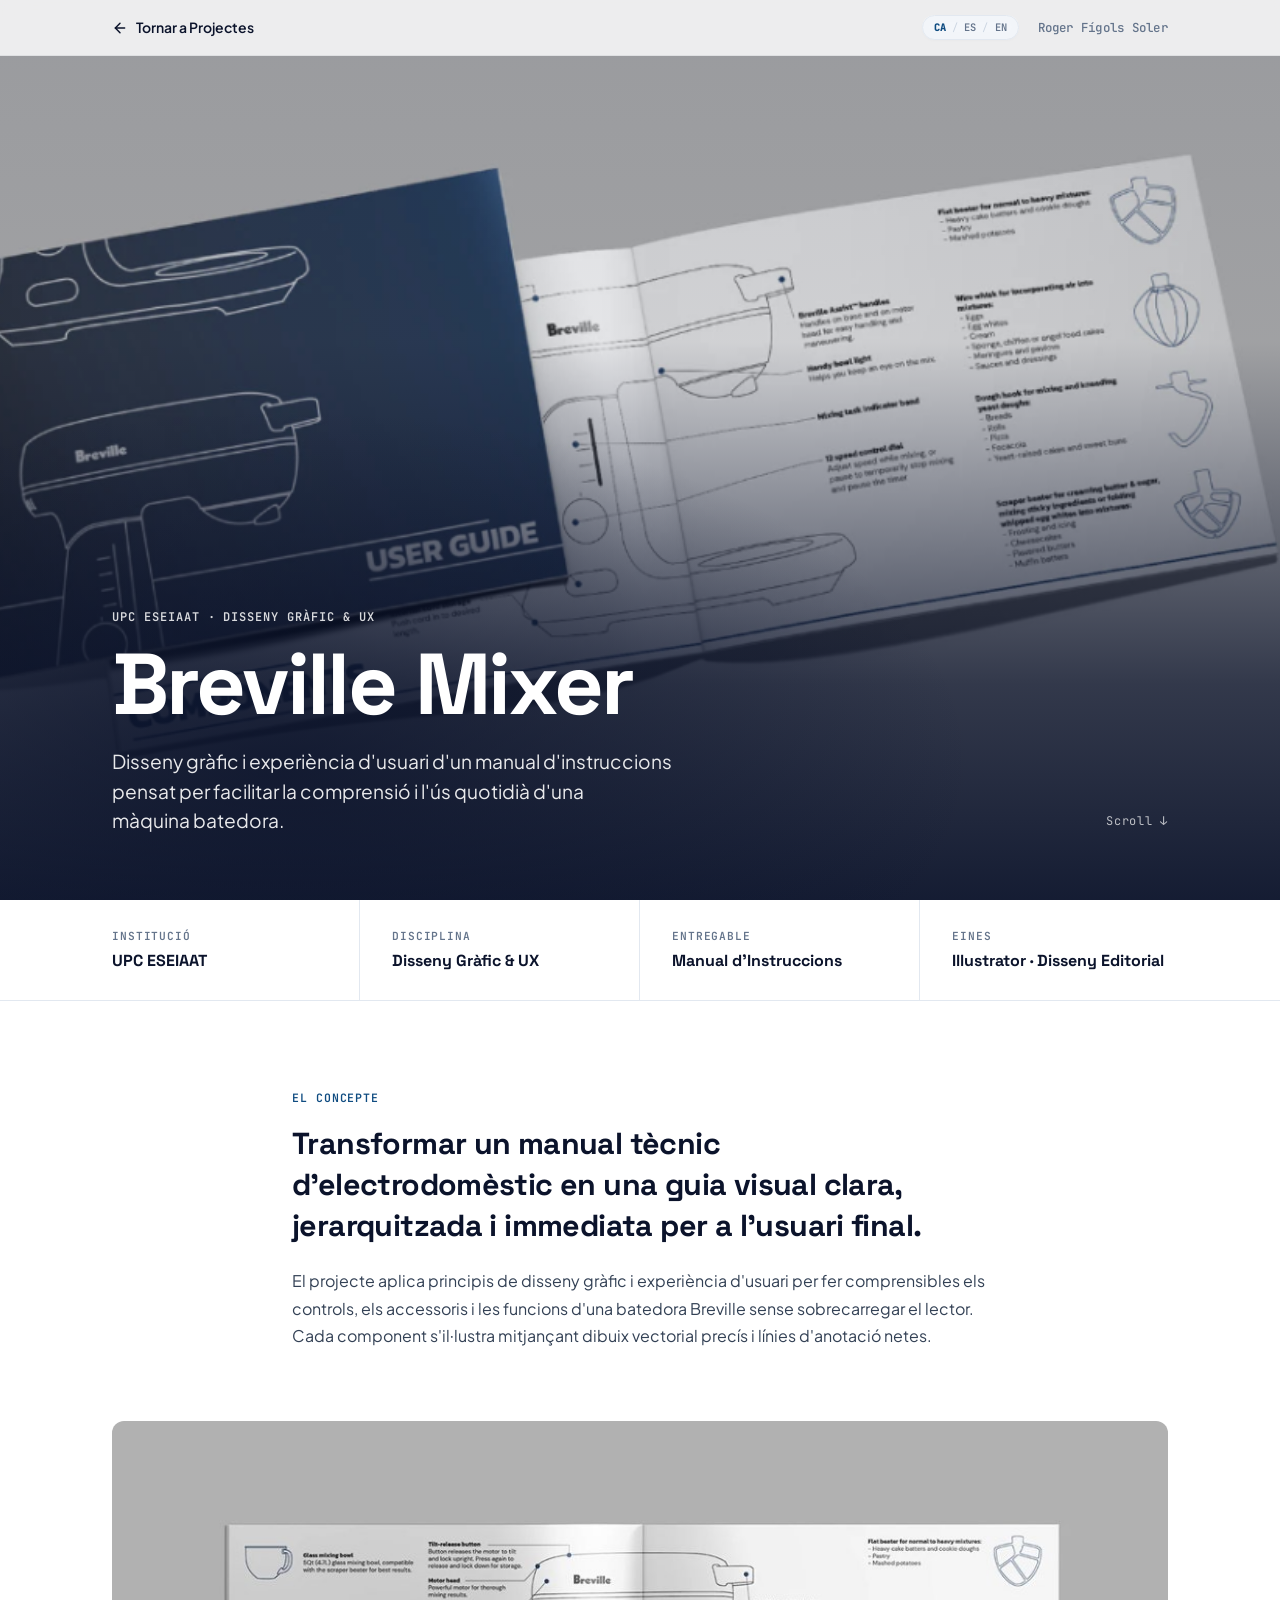
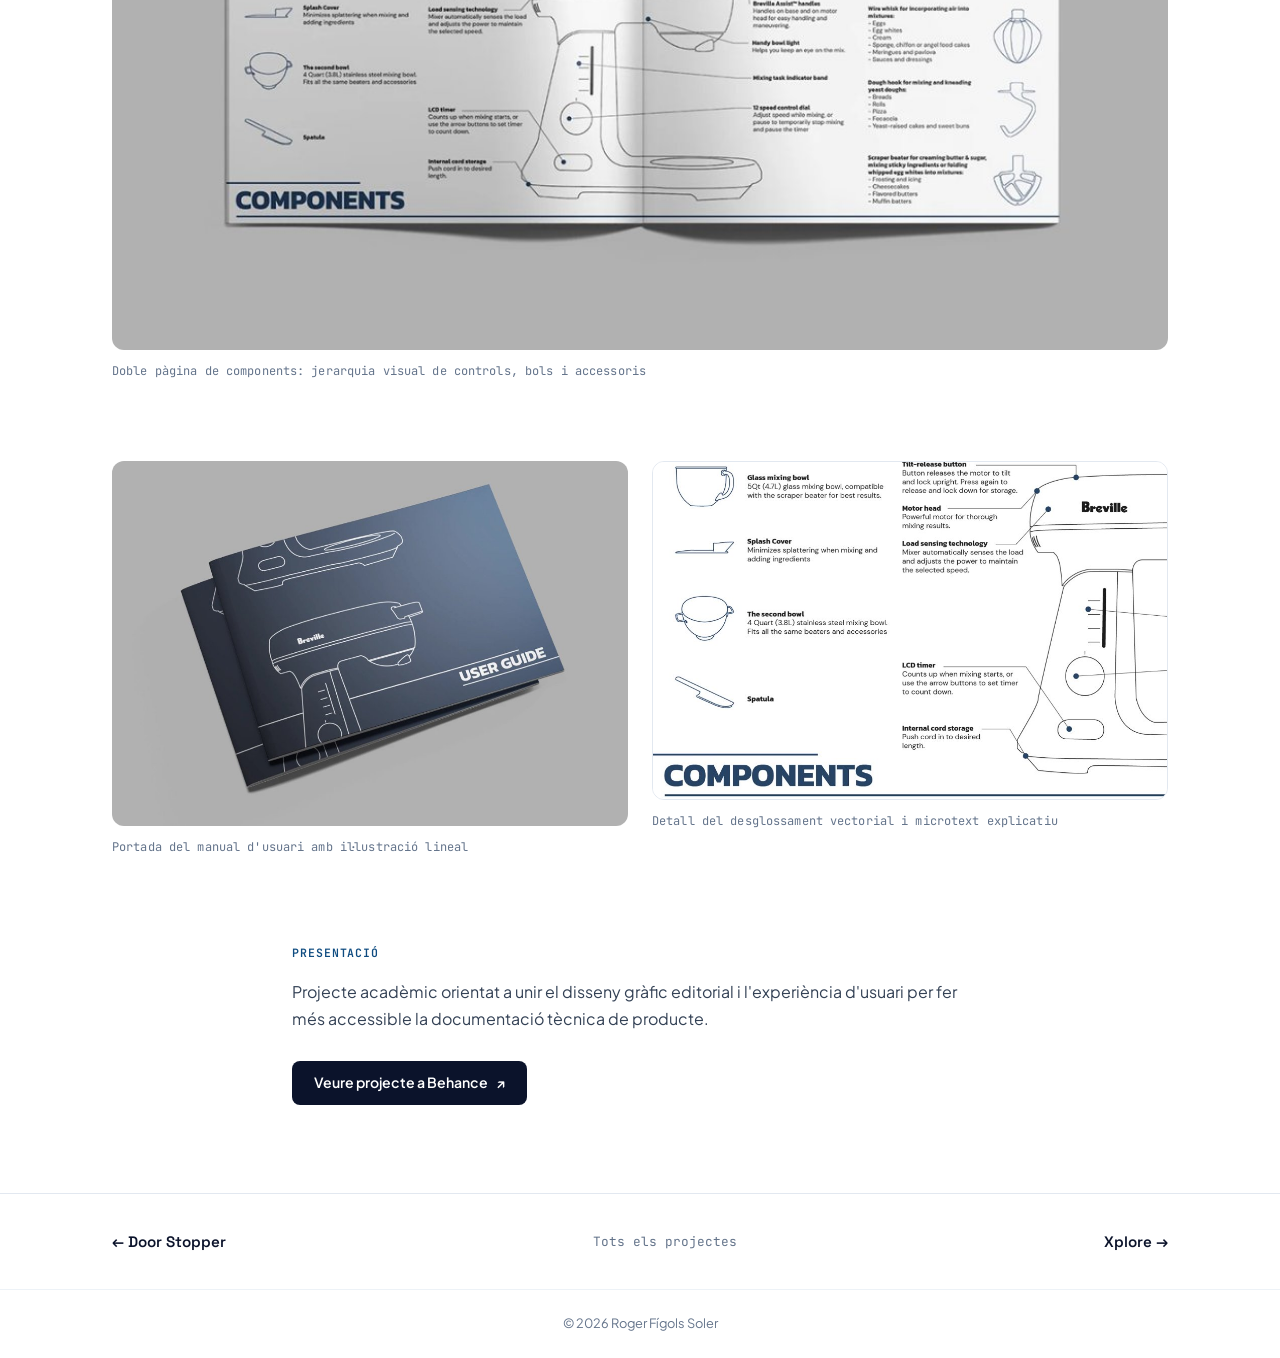
==== commit dd1cc096: "Add full CA/ES/EN translations across all project pages and complete index i18n" ====
--- a/breville-mixer.html
+++ b/breville-mixer.html
@@ -10,7 +10,7 @@
   <link rel="stylesheet" href="styles.css">
   <link rel="stylesheet" href="project.css">
 </head>
-<body class="p-project-page">
+<body class="p-project-page" data-project="breville-mixer">
 
   <!-- 1. COMPACT FIXED TOP NAV -->
   <header class="p-top-bar">
@@ -20,9 +20,18 @@
           <line x1="19" y1="12" x2="5" y2="12"></line>
           <polyline points="12 19 5 12 12 5"></polyline>
         </svg>
-        <span>Tornar a Projectes</span>
+        <span data-i18n="nav_back">Tornar a Projectes</span>
       </a>
-      <span class="p-nav-author">Roger Fígols Soler</span>
+      <div class="p-nav-right">
+        <div class="lang-switch p-lang-switch" role="group" aria-label="Selector d'idioma">
+          <button type="button" class="lang-btn active" data-lang="ca" aria-pressed="true">CA</button>
+          <span class="lang-sep">/</span>
+          <button type="button" class="lang-btn" data-lang="es" aria-pressed="false">ES</button>
+          <span class="lang-sep">/</span>
+          <button type="button" class="lang-btn" data-lang="en" aria-pressed="false">EN</button>
+        </div>
+        <span class="p-nav-author">Roger Fígols Soler</span>
+      </div>
     </div>
   </header>
 
@@ -42,9 +51,9 @@
 
       <div class="p-hero-content-wrap">
         <div class="p-hero-text">
-          <div class="p-hero-eyebrow">UPC ESEIAAT · DISSENY GRÀFIC &amp; UX</div>
+          <div class="p-hero-eyebrow" data-i18n="hero_eyebrow">UPC ESEIAAT · DISSENY GRÀFIC &amp; UX</div>
           <h1 class="p-hero-title">Breville Mixer</h1>
-          <p class="p-hero-summary">
+          <p class="p-hero-summary" data-i18n="hero_summary">
             Disseny gràfic i experiència d'usuari d'un manual d'instruccions pensat per facilitar la comprensió i l'ús quotidià d'una màquina batedora.
           </p>
         </div>
@@ -56,31 +65,31 @@
     <section class="p-spec-strip" aria-label="Especificacions del projecte">
       <div class="p-spec-strip-inner">
         <div class="p-spec-cell">
-          <span class="p-spec-label">Institució</span>
+          <span class="p-spec-label" data-i18n="spec1_l">Institució</span>
           <span class="p-spec-value">UPC ESEIAAT</span>
         </div>
         <div class="p-spec-cell">
-          <span class="p-spec-label">Disciplina</span>
-          <span class="p-spec-value">Disseny Gràfic &amp; UX</span>
+          <span class="p-spec-label" data-i18n="spec2_l">Disciplina</span>
+          <span class="p-spec-value" data-i18n="spec2_v">Disseny Gràfic &amp; UX</span>
         </div>
         <div class="p-spec-cell">
-          <span class="p-spec-label">Entregable</span>
-          <span class="p-spec-value">Manual d'Instruccions</span>
+          <span class="p-spec-label" data-i18n="spec3_l">Entregable</span>
+          <span class="p-spec-value" data-i18n="spec3_v">Manual d'Instruccions</span>
         </div>
         <div class="p-spec-cell">
-          <span class="p-spec-label">Eines</span>
-          <span class="p-spec-value">Illustrator · Disseny Editorial</span>
+          <span class="p-spec-label" data-i18n="spec4_l">Eines</span>
+          <span class="p-spec-value" data-i18n="spec4_v">Illustrator · Disseny Editorial</span>
         </div>
       </div>
     </section>
 
     <!-- 4a. SHORT EDITORIAL STATEMENT (EL CONCEPTE) -->
     <section class="p-editorial-statement">
-      <span class="p-section-eyebrow">El Concepte</span>
-      <p class="p-editorial-lead">
+      <span class="p-section-eyebrow" data-i18n="sec_concept">El Concepte</span>
+      <p class="p-editorial-lead" data-i18n="concept_lead">
         Transformar un manual tècnic d'electrodomèstic en una guia visual clara, jerarquitzada i immediata per a l'usuari final.
       </p>
-      <p class="p-editorial-copy">
+      <p class="p-editorial-copy" data-i18n="concept_copy">
         El projecte aplica principis de disseny gràfic i experiència d'usuari per fer comprensibles els controls, els accessoris i les funcions d'una batedora Breville sense sobrecarregar el lector. Cada component s'il·lustra mitjançant dibuix vectorial precís i línies d'anotació netes.
       </p>
     </section>
@@ -96,7 +105,7 @@
           loading="lazy"
         >
       </div>
-      <span class="p-gallery-caption">Doble pàgina de components: jerarquia visual de controls, bols i accessoris</span>
+      <span class="p-gallery-caption" data-i18n="spread_caption">Doble pàgina de components: jerarquia visual de controls, bols i accessoris</span>
     </section>
 
     <!-- 4c. CLEAN 2-PHOTO GALLERY ROW -->
@@ -111,7 +120,7 @@
             loading="lazy"
           >
         </div>
-        <figcaption class="p-gallery-caption">Portada del manual d'usuari amb il·lustració lineal</figcaption>
+        <figcaption class="p-gallery-caption" data-i18n="gal1_caption">Portada del manual d'usuari amb il·lustració lineal</figcaption>
       </figure>
 
       <figure class="p-gallery-item">
@@ -124,18 +133,18 @@
             loading="lazy"
           >
         </div>
-        <figcaption class="p-gallery-caption">Detall del desglossament vectorial i microtext explicatiu</figcaption>
+        <figcaption class="p-gallery-caption" data-i18n="gal2_caption">Detall del desglossament vectorial i microtext explicatiu</figcaption>
       </figure>
     </section>
 
     <!-- 4d. COMPACT CLOSING & BEHANCE LINK -->
     <section class="p-editorial-closing">
-      <span class="p-section-eyebrow">Presentació</span>
-      <p class="p-editorial-copy">
+      <span class="p-section-eyebrow" data-i18n="sec_presentation">Presentació</span>
+      <p class="p-editorial-copy" data-i18n="closing_copy">
         Projecte acadèmic orientat a unir el disseny gràfic editorial i l'experiència d'usuari per fer més accessible la documentació tècnica de producte.
       </p>
       <a href="https://www.behance.net/gallery/157330047/BREVILLE-REDESIGN" target="_blank" rel="noreferrer" class="p-btn-external">
-        <span>Veure projecte a Behance</span>
+        <span data-i18n="btn_behance">Veure projecte a Behance</span>
         <span aria-hidden="true">↗</span>
       </a>
     </section>
@@ -145,7 +154,7 @@
   <footer class="p-footer-nav">
     <nav class="p-footer-nav-inner" aria-label="Navegació entre projectes">
       <a href="door-stopper.html" class="p-footer-nav-link">← Door Stopper</a>
-      <a href="index.html#projectes" class="p-footer-nav-center">Tots els projectes</a>
+      <a href="index.html#projectes" class="p-footer-nav-center" data-i18n="footer_all">Tots els projectes</a>
       <a href="xplore.html" class="p-footer-nav-link">Xplore →</a>
     </nav>
     <div class="p-minimal-copyright">
@@ -153,5 +162,6 @@
     </div>
   </footer>
 
+  <script src="project-i18n.js"></script>
 </body>
 </html>
--- a/styles.css
+++ b/styles.css
@@ -415,16 +415,30 @@
   padding: 3rem 0 2rem;
 }
 
-/* Central spine - extends to touch top separator border */
+/* Central spine - future segment subtle dashed, completed segment solidly painted below the 'Avui' dot */
 .timeline-center-spine {
   position: absolute;
   left: 50%;
   top: 0;
   bottom: 20px;
   width: 2px;
-  background: #CBD5E1;
+  background: repeating-linear-gradient(
+    to bottom,
+    #CBD5E1 0 4px,
+    transparent 4px 8px
+  );
   transform: translateX(-50%);
   z-index: 1;
+}
+
+.timeline-spine-progress {
+  position: absolute;
+  left: 0;
+  right: 0;
+  top: 155px; /* synced dynamically by app.js to the center of .timeline-now-dot */
+  bottom: 0;
+  background: #7291AF;
+  background: color-mix(in oklab, var(--accent) 48%, #CBD5E1);
 }
 
 .timeline-item {
@@ -479,6 +493,79 @@
   transform: scale(1.25);
 }
 
+/* Subtle distinction: upcoming milestone vs completed trajectory */
+.timeline-item-future .timeline-dot {
+  border-color: #CBD5E1;
+}
+
+.timeline-item-future .timeline-date-above {
+  color: #64748B;
+}
+
+.timeline-item:not(.timeline-item-future) .timeline-dot {
+  border-color: #7291AF;
+  border-color: color-mix(in oklab, var(--accent) 48%, #CBD5E1);
+}
+
+/* Subtle "Avui" / Present marker between Gener 2027 and Feb 2026 – Actualitat */
+.timeline-now-marker {
+  position: relative;
+  width: 100%;
+  height: 20px;
+  margin: -0.35rem 0 1.15rem;
+  z-index: 5;
+  pointer-events: none;
+}
+
+.timeline-now-dot {
+  position: absolute;
+  left: 50%;
+  top: 50%;
+  width: 10px;
+  height: 10px;
+  border-radius: 50%;
+  background: var(--accent);
+  border: 2px solid #FFFFFF;
+  box-shadow: 0 0 0 2.5px rgba(15, 76, 129, 0.16);
+  transform: translate(-50%, -50%);
+}
+
+.timeline-now-label {
+  position: absolute;
+  right: calc(50% + 14px);
+  top: 50%;
+  transform: translateY(-50%);
+  font-family: var(--font-mono);
+  font-size: 0.65rem;
+  font-weight: 600;
+  letter-spacing: 0.08em;
+  text-transform: uppercase;
+  color: #475569;
+  line-height: 1;
+  white-space: nowrap;
+}
+
+@media (forced-colors: active) {
+  .timeline-center-spine {
+    background: none;
+    border-left: 2px dashed GrayText;
+    width: 0;
+  }
+
+  .timeline-spine-progress {
+    background: none;
+    border-left: 2px solid CanvasText;
+    width: 0;
+  }
+
+  .timeline-now-dot {
+    background: Highlight;
+    border-color: Canvas;
+    box-shadow: none;
+    outline: 2px solid Highlight;
+  }
+}
+
 /* Date Display Above Card - Aligned with Card, Line bridges gap to spine */
 .timeline-date-above {
   font-family: var(--font-mono);
@@ -1468,6 +1555,19 @@
     transform: none;
   }
 
+  .timeline-now-marker {
+    margin: -0.25rem 0 1rem;
+  }
+
+  .timeline-now-dot {
+    left: 21px;
+  }
+
+  .timeline-now-label {
+    right: auto;
+    left: 44px;
+  }
+
   .timeline-item.item-left,
   .timeline-item.item-right {
     left: 0;
@@ -1611,6 +1711,14 @@
     left: 14px;
   }
 
+  .timeline-now-dot {
+    left: 15px;
+  }
+
+  .timeline-now-label {
+    left: 36px;
+  }
+
   .timeline-item.item-left,
   .timeline-item.item-right {
     padding-left: 36px;
--- a/project.css
+++ b/project.css
@@ -75,6 +75,17 @@
   font-weight: 500;
   color: var(--text-light);
   letter-spacing: 0.02em;
+}
+
+.p-nav-right {
+  display: inline-flex;
+  align-items: center;
+  gap: 1.15rem;
+}
+
+.p-lang-switch {
+  background: rgba(241, 245, 249, 0.85);
+  padding: 3px 8px;
 }
 
 /* 2. FULL-VIEWPORT HERO */
@@ -703,6 +714,10 @@
 }
 
 @media (max-width: 560px) {
+  .p-nav-author {
+    display: none;
+  }
+
   .p-catalog-grid {
     grid-template-columns: 1fr;
   }
